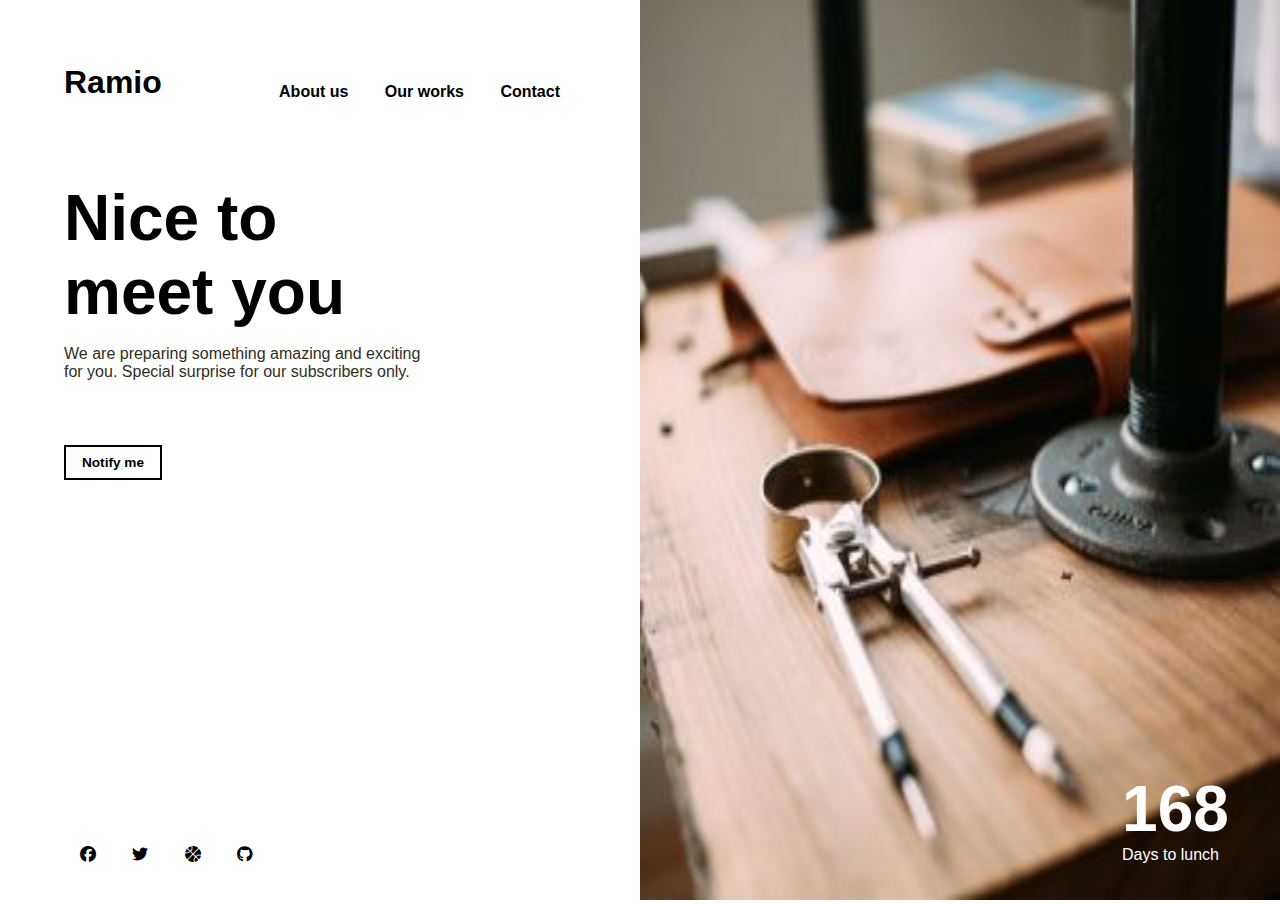
==== index.html @ c9b138c6 "first commit" ====
<!DOCTYPE html>
<html>
    <head>
        <title>Ramio</title>
        <meta name="viewport" content="width=device-width, initial-scale=1.0">
        <link rel="stylesheet" type="text/css" href="addy-css.css" >
        <link rel="stylesheet" href="https://cdnjs.cloudflare.com/ajax/libs/font-awesome/6.1.1/css/all.min.css" >
    </head>
    <body> 
        <main class="flex-container-x full-height">
            <section class="flex-content-half-mq pos-rel paddingx full-height">
                <nav class="pos-rel marginxbp">
                    <span class="font-x weightx">Ramio</span>
                    <div class="make-inline pos-abs weightx hide-small" style="right: 0px; bottom: 0px;">
                        <a href="about-us.html" class="marginxxy pointer hover-bottom">About us</a>
                        <a href="our-works.html" class="marginxxy pointer hover-bottom">Our works</a>
                        <a href="contact.html" class="marginxxy pointer hover-bottom">Contact</a>
                    </div>
                </nav>
                <div class="" style="width: 70%;">
                    <span class="weightx font-xl make-block marginsb" style="width: 80%;">Nice to meet you</span>
                    <span class="marginzt make-block marginxb font-dark-gray"> We are preparing something amazing and exciting for you. Special surprise for our subscribers only.</span>
                    <span class="solid-border weightx font-minx make-inlineblock pointer">Notify me</span>
                </div>
                <div class="pos-abs" style="bottom: 4%;">
                    <a href="#" class="marginxxy"><i class="fa-brands fa-facebook"></i></a>
                    <a href="#" class="marginxxy"><i class="fa-brands fa-twitter"></i></a>
                    <a href="#" class="marginxxy"><i class="fa-solid fa-basketball"></i></a>
                    <a href="#" class="marginxxy"><i class="fa-brands fa-github"></i></a>
                </div>
            </section>
            <section class="flex-content-half-mq gray-bg pos-rel full-height">
                <img src="images/workshop.jpg" class="full-width full-height">
                <div class="pos-abs" style="right: 8%; bottom: 4%;">
                    <span class="font-xl weightx make-block">168</span>
                    <span>Days to lunch</span>
                </div>
            </section>
        </main>
    </body>
</html>
---- addy-css.css ----
html {
    box-sizing: border-box;
    height: 100%;
}
*, *::before, *::after {
    box-sizing: inherit;
}
body {
    /* background-color: lightgray; */
    font-family: 'Segoe UI', Tahoma, Geneva, Verdana, sans-serif;
    margin: 0px;
    padding: 0px;
    height: 100%;
}
.full-height {
    height: 100%;
}
.full-width {
    width: 100%;
}
.width-half {
    width: 50%;
}
.full-hw {
    height: 100%;
    width: 100%;
}
.height-half {
    height: 50%;
}
.width-qt {
    width: 25%;
}
.half-hw {
    height: 50%;
    width: 50%;
}
.flex-container-s {
    display: flex;
}
.flex-container-x {
    display: flex;
    flex-flow: row wrap;
    justify-content: flex-start;
}
.flex-jcs {
    justify-content: flex-start;
}
.flex-jce {
    justify-content: flex-end;
}
.flex-jcc {
    justify-content: center;
}
.flex-fc {
    justify-content: center;
    align-items: center;
}
.flex-gapx {
    gap: 4%;
}
.flex-container-y {
    display: flex;
    flex-flow: column wrap;
}
.flex-content-half {
    flex-basis: 50%;
}
.flex-content-halfx {
    flex-basis: 48%;
}
.flex-content-qt {
    flex-basis: 25%;
}
.make-block {
    display: block;
}
.make-inline {
    display: inline-block;
}
.make-inlineblock {
    display: inline-block;
}
.gray-bg {
    background-color: lightgray;
    color: white;
}
.darkgray-bg {
    background-color: #2f2f1e;
    color: white;
}
.white-bg {
    background-color: white;
    color: black;
}
.pos-rel {
    position: relative;
}
.pos-abs {
    position: absolute;
}
.pos-fix {
    position: fixed;
}
.pos-stk {
    position: sticky;
}
.overflow-hide {
    overflow: hidden;
}
.overflow-scroll-x {
    overflow: scroll;
}
.overflow-scroll-y {
    overflow-y: scroll;
}
.marginx {
    margin: 4rem;
}
.margins {
    margin: 1rem;
}
.marginxb {
    margin-bottom: 4rem;
}
.marginxbs {
    margin-bottom: 2rem;
}
.marginxbp {
    margin-bottom: 5rem;
}
.marginsb {
    margin-bottom: 1rem;
}
.marginz {
    margin: 0px;
}
.marginzt{
    margin-top: 0px;
}
.marginxxy {
    margin-left: 1rem;
    margin-right: 1rem;
}
.marginsxy {
    margin-right: 1rem;
}
.marginxx {
    margin-left: 4px;
}
.paddingx {
    padding: 4rem;
}
.pointer {
    cursor: pointer;
}
.weightx {
    font-weight: bold;
}
.font-xl {
    font-size: 4rem;
}
.font-x {
    font-size: 2rem;
}
.font-xs {
    font-size: 1.5rem;
}
.font-min {
    font-size: 0.75rem;
}
.font-minx {
    font-size: 0.85rem;
}
.font-dark-gray {
    color: #2f2f1e;
}
.font-gray {
    color: gray;
}
.hover-bottom:hover {
    border-bottom: 2px solid black;
    padding-bottom: 1rem;
}
.solid-border {
    border: 2px solid black;
    padding: 0.5rem 1rem 0.5rem 1rem;
}
a {
    text-decoration: none;
    color: black;
}
.center-text {
    text-align: center;
}
.mid-op {
    opacity: 0.5;
}

/* special style for hover */
.div-sp:hover {
    display: block;
}

/* media queries */
/* small screen */
@media (max-width: 600px) {.hide-small { display: none;}.full-width-s{ width: 100%;}.full-height-s{height: 80%;}.full-hw-smq {height: 100%;width: 100%;}.full-width-smq{width: 100%;}.flex-container-y-smq{display: flex;flex-flow: column wrap;}.flex-cr-smq{display: flex; flex-direction: column-reverse;}.flex-rr-smq{display:flex; flex-direction: row-reverse;}.full-weh-smq{width: 100%; height: 75%;}}
/* medium screen */
@media (min-width:601px) and (max-width:992) {.full-height-mmq{height: 50%;}}
/* large screen */
@media (min-width: 993px) {.flex-content-half-mq {flex-basis: 50%;}.overflow-hide-mq {overflow: hidden;}.flex-content-halfx {flex-basis: 48%;}.special {display: none;}.half-hw-mq {height: 50%;width: 50%;}.overflow-scroll-y-mq {overflow-y: scroll;}.full-height-ms{height: 100%;}}
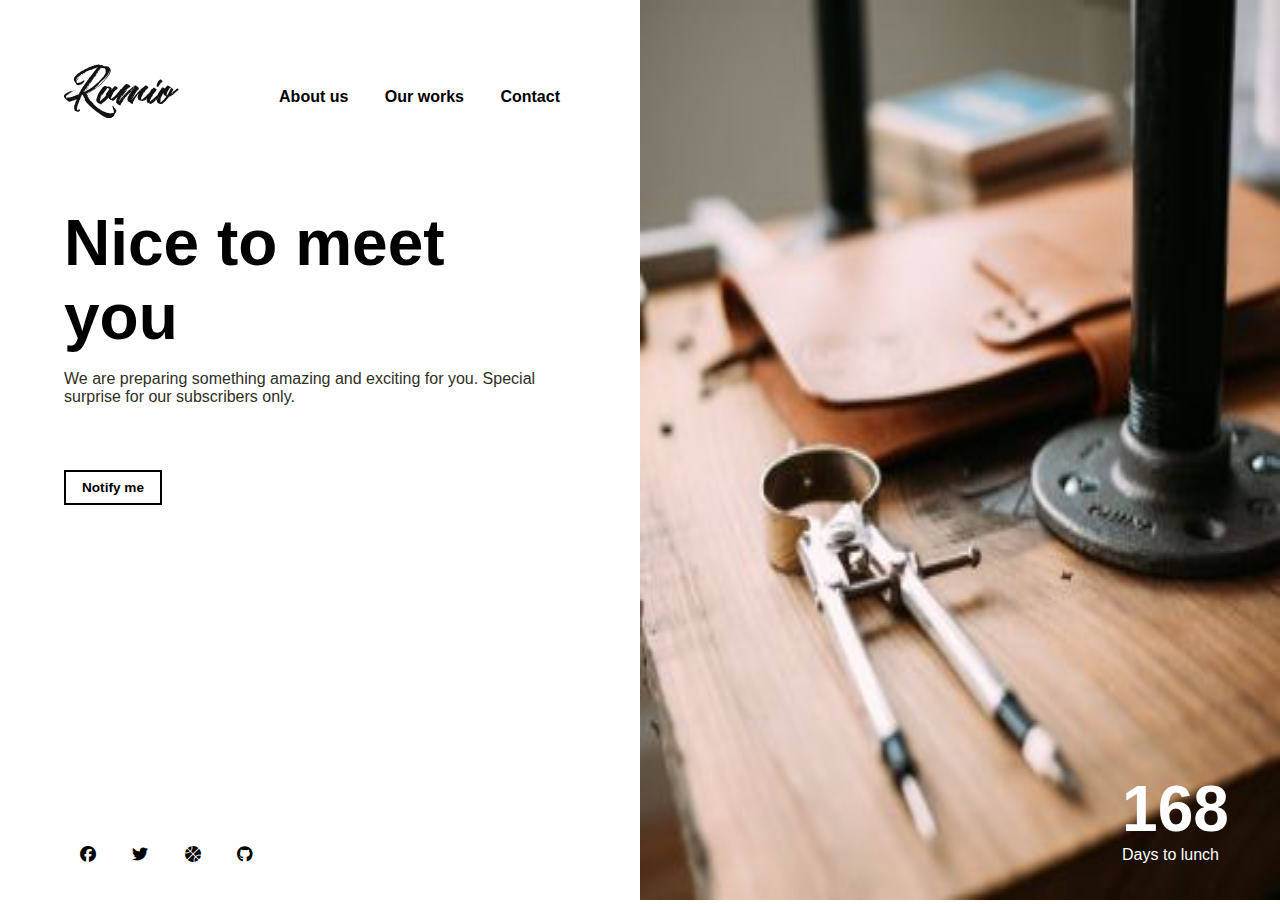
==== commit c9874137: "Responsiveness fixes" ====
--- a/index.html
+++ b/index.html
@@ -5,31 +5,43 @@
         <meta name="viewport" content="width=device-width, initial-scale=1.0">
         <link rel="stylesheet" type="text/css" href="addy-css.css" >
         <link rel="stylesheet" href="https://cdnjs.cloudflare.com/ajax/libs/font-awesome/6.1.1/css/all.min.css" >
+        <link rel="preconnect" href="https://fonts.googleapis.com" >
+        <link rel="preconnect" href="https://fonts.gstatic.com" crossorigin >
+        <link href="https://fonts.googleapis.com/css2?family=Bilbo+Swash+Caps&display=swap" rel="stylesheet" >
     </head>
     <body> 
-        <main class="flex-container-x full-height">
-            <section class="flex-content-half-mq pos-rel paddingx full-height">
-                <nav class="pos-rel marginxbp">
-                    <span class="font-x weightx">Ramio</span>
-                    <div class="make-inline pos-abs weightx hide-small" style="right: 0px; bottom: 0px;">
+        <main class="flex-container-x full-height" style="">
+            <section class="flex-content-half-mq height-three-qt height-mmq pos-rel paddingx full-height">
+                <nav class="pos-rel marginxbp" >
+                    <span class="font-x weightx"><picture><img src="images/ramio-logo.svg" alt="Ramio"></picture></span>
+                    <div class="make-inline pos-abs weightx hide-small hide-medium" style="right: 0px; bottom: 20px;">
                         <a href="about-us.html" class="marginxxy pointer hover-bottom">About us</a>
                         <a href="our-works.html" class="marginxxy pointer hover-bottom">Our works</a>
                         <a href="contact.html" class="marginxxy pointer hover-bottom">Contact</a>
                     </div>
+                    <!-- nav for small screens -->
+                    <!-- <div class="hide-large make-inlineblock pos-abs" style="right: 0px;">
+                        <div class="drop-btn solid-border"><i class="fa-solid fa-menu"></i></div>
+                        <div class="drop-content">
+                            <a href="about-us.html make-block" class="marginxxy pointer">About us</a>
+                            <a href="our-works.html make-block" class="marginxxy pointer">Our works</a>
+                            <a href="contact.html make-block" class="marginxxy pointer">Contact</a>
+                        </div>
+                    </div> -->
                 </nav>
-                <div class="" style="width: 70%;">
+                <div class="">
                     <span class="weightx font-xl make-block marginsb" style="width: 80%;">Nice to meet you</span>
                     <span class="marginzt make-block marginxb font-dark-gray"> We are preparing something amazing and exciting for you. Special surprise for our subscribers only.</span>
                     <span class="solid-border weightx font-minx make-inlineblock pointer">Notify me</span>
                 </div>
-                <div class="pos-abs" style="bottom: 4%;">
+                <div class="pos-abs test" style="bottom: 4%;">
                     <a href="#" class="marginxxy"><i class="fa-brands fa-facebook"></i></a>
                     <a href="#" class="marginxxy"><i class="fa-brands fa-twitter"></i></a>
                     <a href="#" class="marginxxy"><i class="fa-solid fa-basketball"></i></a>
                     <a href="#" class="marginxxy"><i class="fa-brands fa-github"></i></a>
                 </div>
             </section>
-            <section class="flex-content-half-mq gray-bg pos-rel full-height">
+            <section class="flex-content-half-mq gray-bg height-three-qt pos-rel width-mmq full-height height-mmq">
                 <img src="images/workshop.jpg" class="full-width full-height">
                 <div class="pos-abs" style="right: 8%; bottom: 4%;">
                     <span class="font-xl weightx make-block">168</span>
--- a/addy-css.css
+++ b/addy-css.css
@@ -1,16 +1,17 @@
-html {
+html
+ {
     box-sizing: border-box;
-    height: 100%;
 }
 *, *::before, *::after {
     box-sizing: inherit;
 }
+html, body {
+    height: 100%;
+}
 body {
-    /* background-color: lightgray; */
     font-family: 'Segoe UI', Tahoma, Geneva, Verdana, sans-serif;
     margin: 0px;
     padding: 0px;
-    height: 100%;
 }
 .full-height {
     height: 100%;
@@ -43,6 +44,7 @@
     flex-flow: row wrap;
     justify-content: flex-start;
 }
+.flex-jcs{ justify-content: space-around;}
 .flex-jcs {
     justify-content: flex-start;
 }
@@ -59,6 +61,9 @@
 .flex-gapx {
     gap: 4%;
 }
+.flex-gapxx {
+    gap: 8%;
+}
 .flex-container-y {
     display: flex;
     flex-flow: column wrap;
@@ -69,6 +74,9 @@
 .flex-content-halfx {
     flex-basis: 48%;
 }
+.flex-content-halfx-mini {
+    flex-basis: 46%;
+}
 .flex-content-qt {
     flex-basis: 25%;
 }
@@ -93,6 +101,9 @@
     background-color: white;
     color: black;
 }
+.text-gray {
+    color: gray;
+}
 .pos-rel {
     position: relative;
 }
@@ -148,18 +159,12 @@
 .marginxx {
     margin-left: 4px;
 }
-.paddingx {
-    padding: 4rem;
-}
 .pointer {
     cursor: pointer;
 }
 .weightx {
     font-weight: bold;
 }
-.font-xl {
-    font-size: 4rem;
-}
 .font-x {
     font-size: 2rem;
 }
@@ -177,6 +182,9 @@
 }
 .font-gray {
     color: gray;
+}
+.font-bilbo {
+    font-family: 'Bilbo Swash Caps', cursive;
 }
 .hover-bottom:hover {
     border-bottom: 2px solid black;
@@ -196,6 +204,15 @@
 .mid-op {
     opacity: 0.5;
 }
+/* .drop-content {
+    display: ;
+    position: absolute;
+    background-color: #f1f1f1;
+    min-width: 160px;
+    box-shadow: 0px 8px 16px 0px rgba(0,0,0,0.2);
+    z-index: 0;
+  } */
+  
 
 /* special style for hover */
 .div-sp:hover {
@@ -204,8 +221,58 @@
 
 /* media queries */
 /* small screen */
-@media (max-width: 600px) {.hide-small { display: none;}.full-width-s{ width: 100%;}.full-height-s{height: 80%;}.full-hw-smq {height: 100%;width: 100%;}.full-width-smq{width: 100%;}.flex-container-y-smq{display: flex;flex-flow: column wrap;}.flex-cr-smq{display: flex; flex-direction: column-reverse;}.flex-rr-smq{display:flex; flex-direction: row-reverse;}.full-weh-smq{width: 100%; height: 75%;}}
+@media (max-width: 600px) {
+    .hide-small { display: none;}
+    .full-width-s{ width: 100%;}
+    .full-height-s{height: 80%;}
+    .full-hw-smq {height: 100%;width: 100%;}
+    .full-width-smq{width: 100%;}
+    .flex-container-y-smq{display: flex;flex-flow: column wrap;}
+    .flex-cr-smq{display: flex; flex-direction: column-reverse;}
+    .flex-rr-smq{display:flex; flex-direction: row-reverse;}
+    .full-weh-smq{width: 100%; height: 30%;}
+    .font-xl {font-size: 2.5rem;}
+    .height-three-qt {height: 75%;}
+    .paddingx {padding: 1rem;}
+    .marginx-mq {margin: 2rem;}
+    .o0{ order: 0;}
+    .o1{ order: 1;}
+    .o2{ order: 2;}
+    .o3{ order: 3;}
+    .o4{ order: 4;}
+    .o5{ order: 5;}
+    .o6{ order: 6;}
+    .o7{ order: 7;}
+    .o8{ order: 8;}
+    .o9{ order: 9;}
+    .auto-height{height: auto;}
+}
+
 /* medium screen */
-@media (min-width:601px) and (max-width:992) {.full-height-mmq{height: 50%;}}
+@media (max-width:992px) and (min-width:601px) {
+    .height-mmq{height: 60%;}
+    .width-mmq{width: 100%;}
+    .hide-medium{display: none;}
+    .flex-content-half-mmq {flex-basis: 50%;}
+    .half-hw-mq {height: 50%;width: 50%;}
+    .font-xl {font-size: 4rem;}
+    .paddingx {padding: 4rem;}
+    .marginx-mq {margin: 4rem;}
+    .flex-content-halfx-mini-mq {flex-basis: 46%;}
+}
+
 /* large screen */
-@media (min-width: 993px) {.flex-content-half-mq {flex-basis: 50%;}.overflow-hide-mq {overflow: hidden;}.flex-content-halfx {flex-basis: 48%;}.special {display: none;}.half-hw-mq {height: 50%;width: 50%;}.overflow-scroll-y-mq {overflow-y: scroll;}.full-height-ms{height: 100%;}}+@media (min-width: 993px) {
+    .font-xl {font-size: 4rem;}
+    .flex-content-half-mq {flex-basis: 50%;}
+    .overflow-hide-mq {overflow: hidden;}
+    .flex-content-halfx-mq {flex-basis: 48%;}
+    .flex-content-halfx-mini-mq {flex-basis: 46%;}
+    .special {display: none;}
+    .half-hw-mq {height: 50%;width: 50%;}
+    .overflow-scroll-y-mq {overflow-y: scroll;}
+    .full-height-mq{height: 100%;}
+    .hide-large{display: none;}
+    .paddingx {padding: 4rem;}
+    .marginx-mq {margin: 4rem;}
+}
